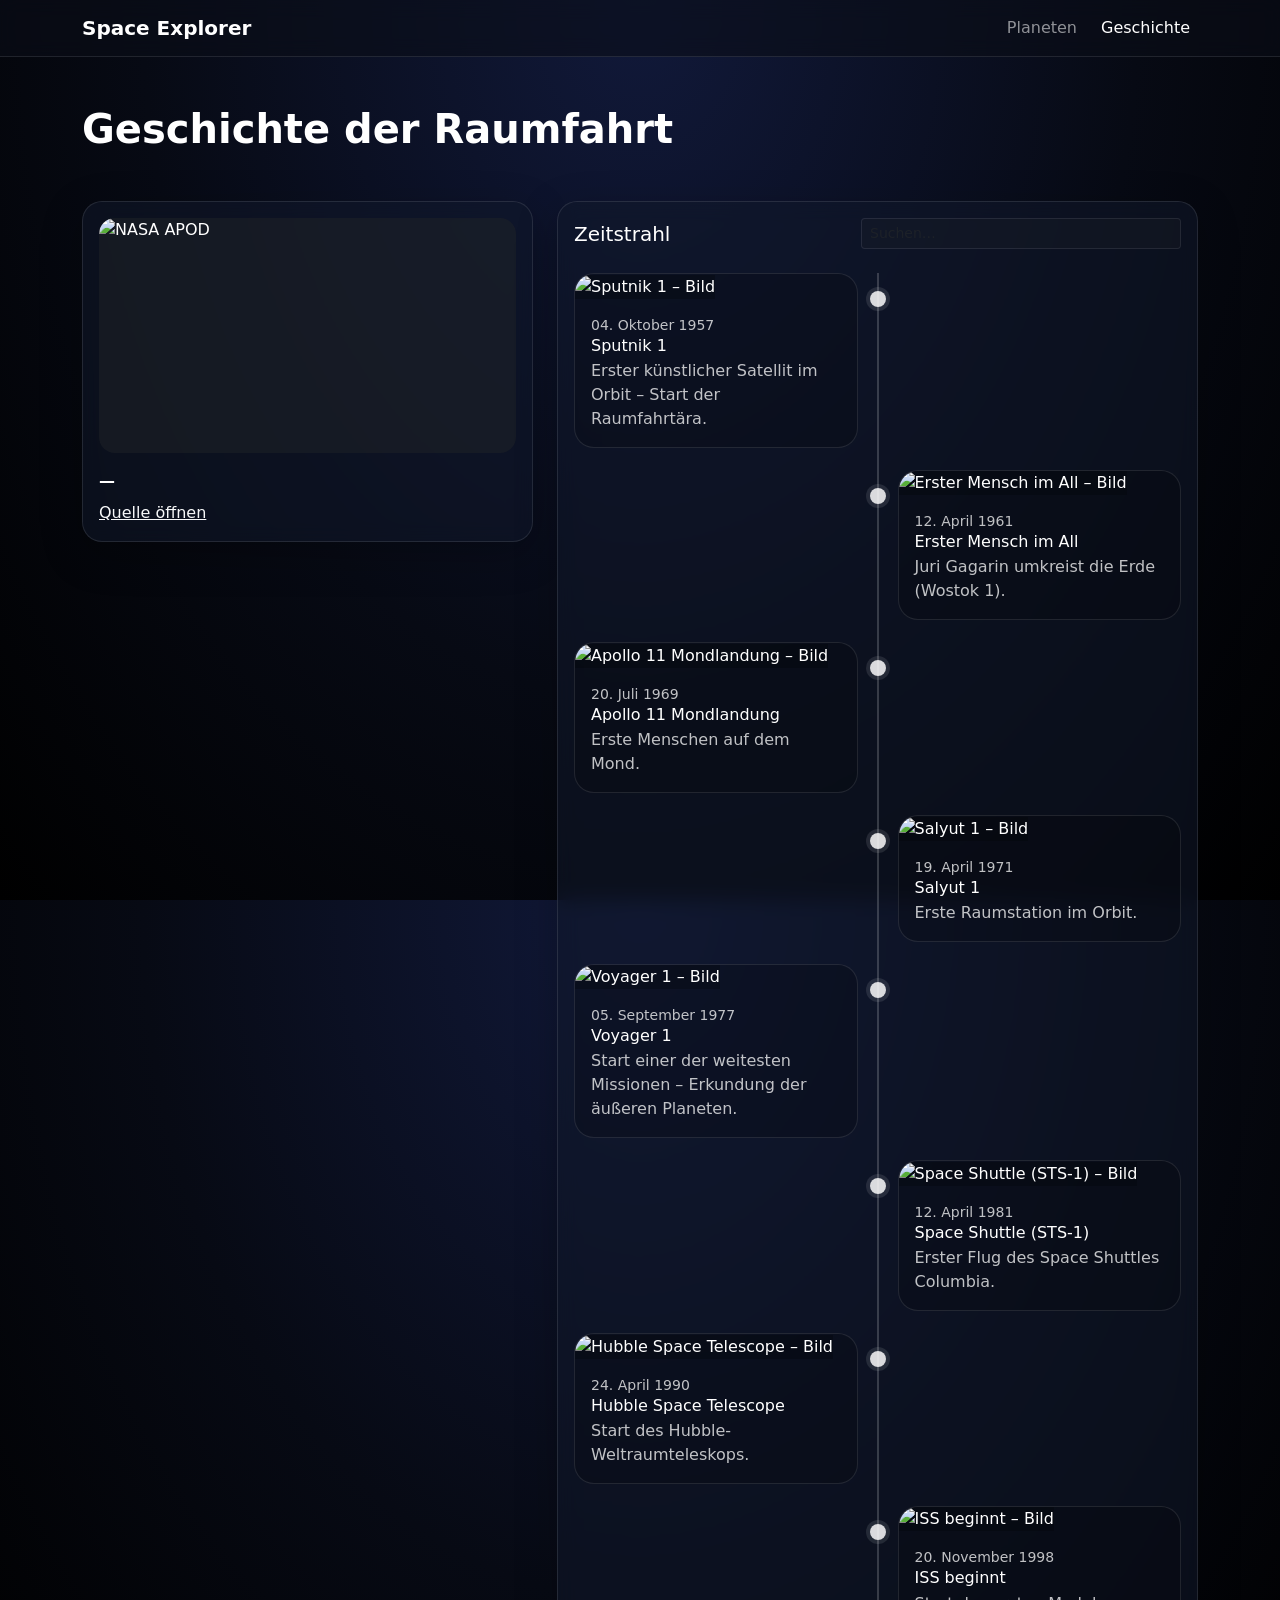
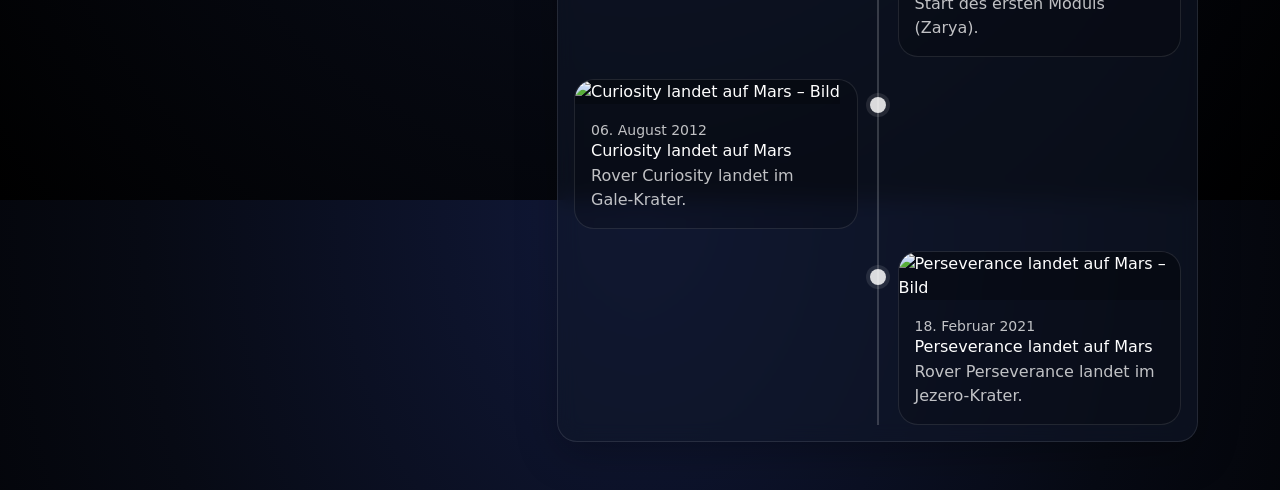
==== history.html @ 79c5d41e "Add files via upload" ====
<!doctype html>
<html lang="de">
  <head>
    <meta charset="utf-8" />
<meta name="viewport" content="width=device-width, initial-scale=1" />
<link href="https://cdn.jsdelivr.net/npm/bootstrap@5.3.3/dist/css/bootstrap.min.css" rel="stylesheet"
      integrity="sha384-QWTKZyjpPEjISv5WaRU9OFeRpok6YctnYmDr5pNlyT2bRjXh0JMhjY6hW+ALEwIH" crossorigin="anonymous">
<link rel="stylesheet" href="assets/css/style.css" />
    <title>Space Explorer – Geschichte</title>
  </head>
  <body class="history">
    <nav class="navbar navbar-expand-lg navbar-dark bg-glass sticky-top">
  <div class="container">
    <a class="navbar-brand fw-semibold" href="index.html">Space Explorer</a>
    <button class="navbar-toggler" type="button" data-bs-toggle="collapse" data-bs-target="#navMain" aria-controls="navMain" aria-expanded="false" aria-label="Navigation umschalten">
      <span class="navbar-toggler-icon"></span>
    </button>
    <div class="collapse navbar-collapse" id="navMain">
      <ul class="navbar-nav ms-auto gap-lg-2">
        <li class="nav-item"><a class="nav-link" href="index.html">Planeten</a></li>
        <li class="nav-item"><a class="nav-link" href="history.html">Geschichte</a></li>
      </ul>
    </div>
  </div>
</nav>

    <header class="container py-5">
      <h1 class="display-6 fw-bold text-white mb-0">Geschichte der Raumfahrt</h1>
    </header>

    <main class="container pb-5">
      <div class="row g-4">
        <div class="col-lg-5">
          <div class="card card-glass text-white">
            <div class="card-body">
              <div class="ratio ratio-16x9 rounded-4 overflow-hidden bg-dark bg-opacity-50">
                <img id="apodImg" alt="NASA APOD" class="w-100 h-100 object-fit-cover" loading="lazy">
              </div>
              <div class="mt-3">
                <div id="apodTitle" class="fw-semibold">—</div>
                <div class="mt-2"><a id="apodLink" class="link-light" target="_blank" rel="noreferrer">Quelle öffnen</a></div>
              </div>
            </div>
          </div>
        </div>

        <div class="col-lg-7">
          <div class="card card-glass text-white">
            <div class="card-body">
              <div class="d-flex justify-content-between align-items-center flex-wrap gap-2">
                <h2 class="h5 mb-0">Zeitstrahl</h2>
                <input id="timelineSearch" class="form-control form-control-sm bg-dark bg-opacity-25 border-white border-opacity-10 text-white"
                       style="max-width: 320px;" placeholder="Suchen…"/>
              </div>

              <div class="timeline mt-4" id="timeline" aria-label="Zeitstrahl der Raumfahrt"></div>
            </div>
          </div>
        </div>
      </div>
    </main>

    <script src="https://cdn.jsdelivr.net/npm/bootstrap@5.3.3/dist/js/bootstrap.bundle.min.js"
        integrity="sha384-YvpcrYf0tY3lHB60NNkmXc5s9fDVZLESaAA55NDzOxhy9GkcIdslK1eN7N6jIeHz"
        crossorigin="anonymous"></script>
    <script src="assets/js/common.js" defer></script>
    <script src="assets/js/history.js" defer></script>
  </body>
</html>
---- assets/css/style.css ----
:root{
  --glass-bg: rgba(18, 25, 43, 0.55);
  --glass-border: rgba(255,255,255,0.10);
  --text-75: rgba(255,255,255,0.75);
  --text-55: rgba(255,255,255,0.55);
}

html, body { height: 100%; }

body{
  color: #fff;
  background: radial-gradient(ellipse at top, #0b1530 0%, #05070f 55%, #000 100%);
  overflow-x: hidden;
}

.text-white-75{ color: var(--text-75) !important; }

.bg-glass{
  background: rgba(10, 14, 24, 0.6);
  backdrop-filter: blur(10px);
  border-bottom: 1px solid var(--glass-border);
}

.card-glass{
  background: var(--glass-bg);
  border: 1px solid var(--glass-border);
  backdrop-filter: blur(10px);
  border-radius: 1.25rem;
  box-shadow: 0 12px 40px rgba(0,0,0,0.25);
}

.home .starfield{
  position: fixed;
  inset: 0;
  pointer-events: none;
  z-index: -1;
  background-image:
    radial-gradient(1px 1px at 10% 20%, rgba(255,255,255,0.70) 0, rgba(255,255,255,0) 60%),
    radial-gradient(1px 1px at 30% 80%, rgba(255,255,255,0.55) 0, rgba(255,255,255,0) 60%),
    radial-gradient(1px 1px at 70% 30%, rgba(255,255,255,0.60) 0, rgba(255,255,255,0) 60%),
    radial-gradient(1px 1px at 85% 70%, rgba(255,255,255,0.40) 0, rgba(255,255,255,0) 60%),
    radial-gradient(1px 1px at 55% 55%, rgba(255,255,255,0.35) 0, rgba(255,255,255,0) 60%),
    radial-gradient(1px 1px at 15% 60%, rgba(255,255,255,0.30) 0, rgba(255,255,255,0) 60%),
    radial-gradient(1px 1px at 45% 10%, rgba(255,255,255,0.35) 0, rgba(255,255,255,0) 60%);
  background-size: 240px 240px;
  opacity: 0.75;
  animation: drift 40s linear infinite;
}

@keyframes drift{
  from { transform: translate3d(0,0,0); }
  to   { transform: translate3d(-120px, 60px, 0); }
}

.system-hero{
  overflow: hidden;
}

.system-hero-inner{
  position: relative;
  height: 520px;
  overflow: hidden;
  border-radius: 1.25rem;
  background:
    radial-gradient(980px 560px at 65% 40%, rgba(120,170,255,0.16), rgba(0,0,0,0) 60%),
    radial-gradient(880px 520px at 25% 60%, rgba(255,190,90,0.10), rgba(0,0,0,0) 55%),
    linear-gradient(180deg, rgba(0,0,0,0.0), rgba(0,0,0,0.22));
}

.orbit-svg{
  position: absolute;
  inset: 0;
  opacity: 0.60;
}

.system-planets{
  position: absolute;
  inset: 0;
}

.sun-btn{
  position: absolute;
  left: -190px;
  top: 50%;
  transform: translateY(-50%);
  width: 420px;
  height: 420px;
  border: none;
  background: transparent;
  padding: 0;
  cursor: pointer;
}

.sun-disc{
  display: block;
  width: 100%;
  height: 100%;
  border-radius: 999px;
  background:
    radial-gradient(circle at 30% 30%, rgba(255,255,255,0.55), rgba(255,255,255,0) 35%),
    radial-gradient(circle at 55% 55%, #ffd179, #ff9f1a 55%, #ff5f00 100%);
  box-shadow: 0 0 80px rgba(255, 160, 40, 0.25);
}

.planet-btn{
  appearance: none;
  background: transparent;
  border: none;
  padding: 0;
  cursor: pointer;
  color: #fff;
  position: absolute;
  outline: none;
}

.planet-btn:focus-visible .planet-dot,
.sun-btn:focus-visible .sun-disc{
  box-shadow: 0 0 0 3px rgba(255,255,255,0.22), 0 0 0 7px rgba(77, 155, 255, 0.25);
}

.planet-dot{
  width: var(--size, 60px);
  height: var(--size, 60px);
  border-radius: 999px;
  border: 1px solid rgba(255,255,255,0.16);
  box-shadow: 0 18px 50px rgba(0,0,0,0.45);
  background:
    radial-gradient(circle at 30% 30%, rgba(255,255,255,0.25) 0%, rgba(255,255,255,0) 35%),
    radial-gradient(circle at 65% 75%, rgba(0,0,0,0.45) 0%, rgba(0,0,0,0) 55%),
    var(--tex, radial-gradient(circle at 30% 30%, #bbb, #333));
  transition: transform 240ms ease, filter 240ms ease;
  position: relative;
}

.planet-btn:hover .planet-dot,
.planet-btn:focus-visible .planet-dot,
.sun-btn:hover .sun-disc,
.sun-btn:focus-visible .sun-disc{
  transform: translateY(-4px) scale(1.03);
  filter: saturate(1.12);
}

.planet-label{
  position: absolute;
  left: 50%;
  top: calc(100% + 12px);
  transform: translateX(-50%);
  background: rgba(0,0,0,0.55);
  border: 1px solid rgba(255,255,255,0.14);
  padding: 6px 12px;
  border-radius: 999px;
  font-size: 0.90rem;
  white-space: nowrap;
  opacity: 0;
  pointer-events: none;
  transition: opacity 160ms ease, transform 160ms ease;
}

.sun-btn .planet-label{
  top: auto;
  bottom: 58px;
  left: 65%;
}

.planet-btn:hover .planet-label,
.planet-btn:focus-visible .planet-label,
.sun-btn:hover .planet-label,
.sun-btn:focus-visible .planet-label{
  opacity: 1;
  transform: translateX(-50%) translateY(-2px);
}

.planet-dot.ring::after{
  content: "";
  position: absolute;
  inset: -18%;
  border-radius: 999px;
  border: 2px solid rgba(255,255,255,0.12);
  transform: rotate(-18deg);
}

.planet-strip-wrap{
  overflow-x: auto;
  overflow-y: hidden;
  padding-bottom: 10px;
}

.planet-strip{
  display: flex;
  align-items: end;
  gap: 16px;
  min-height: 100px;
  padding: 10px 6px;
}

.selected-planet-visual{
  width: min(420px, 88vw);
  aspect-ratio: 1 / 1;
  border-radius: 999px;
  border: 1px solid rgba(255,255,255,0.16);
  box-shadow: 0 26px 80px rgba(0,0,0,0.55);
  background: var(--tex, radial-gradient(circle at 30% 30%, #bbb, #333));
  position: relative;
}

.selected-planet-visual.giant{
  width: min(520px, 92vw);
}

.selected-planet-visual.ring::after{
  content: "";
  position: absolute;
  left: 50%;
  top: 50%;
  width: 150%;
  height: 46%;
  transform: translate(-50%, -50%) rotate(-16deg);
  border-radius: 999px;
  border: 2px solid rgba(255,255,255,0.16);
  filter: blur(0.2px);
}

.fact{
  border: 1px solid var(--glass-border);
  border-radius: 1rem;
  background: rgba(0,0,0,0.18);
  padding: 12px 14px;
  height: 100%;
}

.fact .k{ color: var(--text-55); font-size: 0.85rem; }
.fact .v{ font-weight: 600; }

body.history{
  background: radial-gradient(ellipse at top, #11193a 0%, #070a14 55%, #000 100%);
}

.timeline{
  position: relative;
  padding-left: 22px;
}

.timeline::before{
  content: "";
  position: absolute;
  top: 0;
  bottom: 0;
  left: 9px;
  width: 2px;
  background: rgba(255,255,255,0.18);
}

.tl-item{
  position: relative;
  padding: 0 0 22px 0;
}

.tl-item:last-child{ padding-bottom: 0; }

.tl-dot{
  position: absolute;
  left: 2px;
  top: 18px;
  width: 16px;
  height: 16px;
  border-radius: 999px;
  background: rgba(255,255,255,0.85);
  box-shadow: 0 0 0 4px rgba(255,255,255,0.10);
}

.tl-card{
  margin-left: 24px;
  border: 1px solid var(--glass-border);
  border-radius: 1.25rem;
  background: rgba(0,0,0,0.18);
  overflow: hidden;
  transform: translateY(12px);
  opacity: 0;
  transition: transform 360ms ease, opacity 360ms ease;
}

.tl-card.in-view{
  transform: translateY(0);
  opacity: 1;
}

.tl-img{
  width: 100%;
  height: 220px;
  object-fit: cover;
  background: rgba(0,0,0,0.25);
}

@media (min-width: 992px){
  .timeline{ padding-left: 0; }
  .timeline::before{
    left: 50%;
    transform: translateX(-50%);
  }
  .tl-item{
    display: grid;
    grid-template-columns: 1fr 40px 1fr;
    align-items: start;
  }
  .tl-dot{
    left: 50%;
    transform: translateX(-50%);
  }
  .tl-card{
    margin-left: 0;
    width: 100%;
  }
  .tl-item.left .tl-card{ grid-column: 1; }
  .tl-item.right .tl-card{ grid-column: 3; }
  .system-hero-inner{ height: 580px; }
  .sun-btn{ width: 480px; height: 480px; left: -220px; }
}
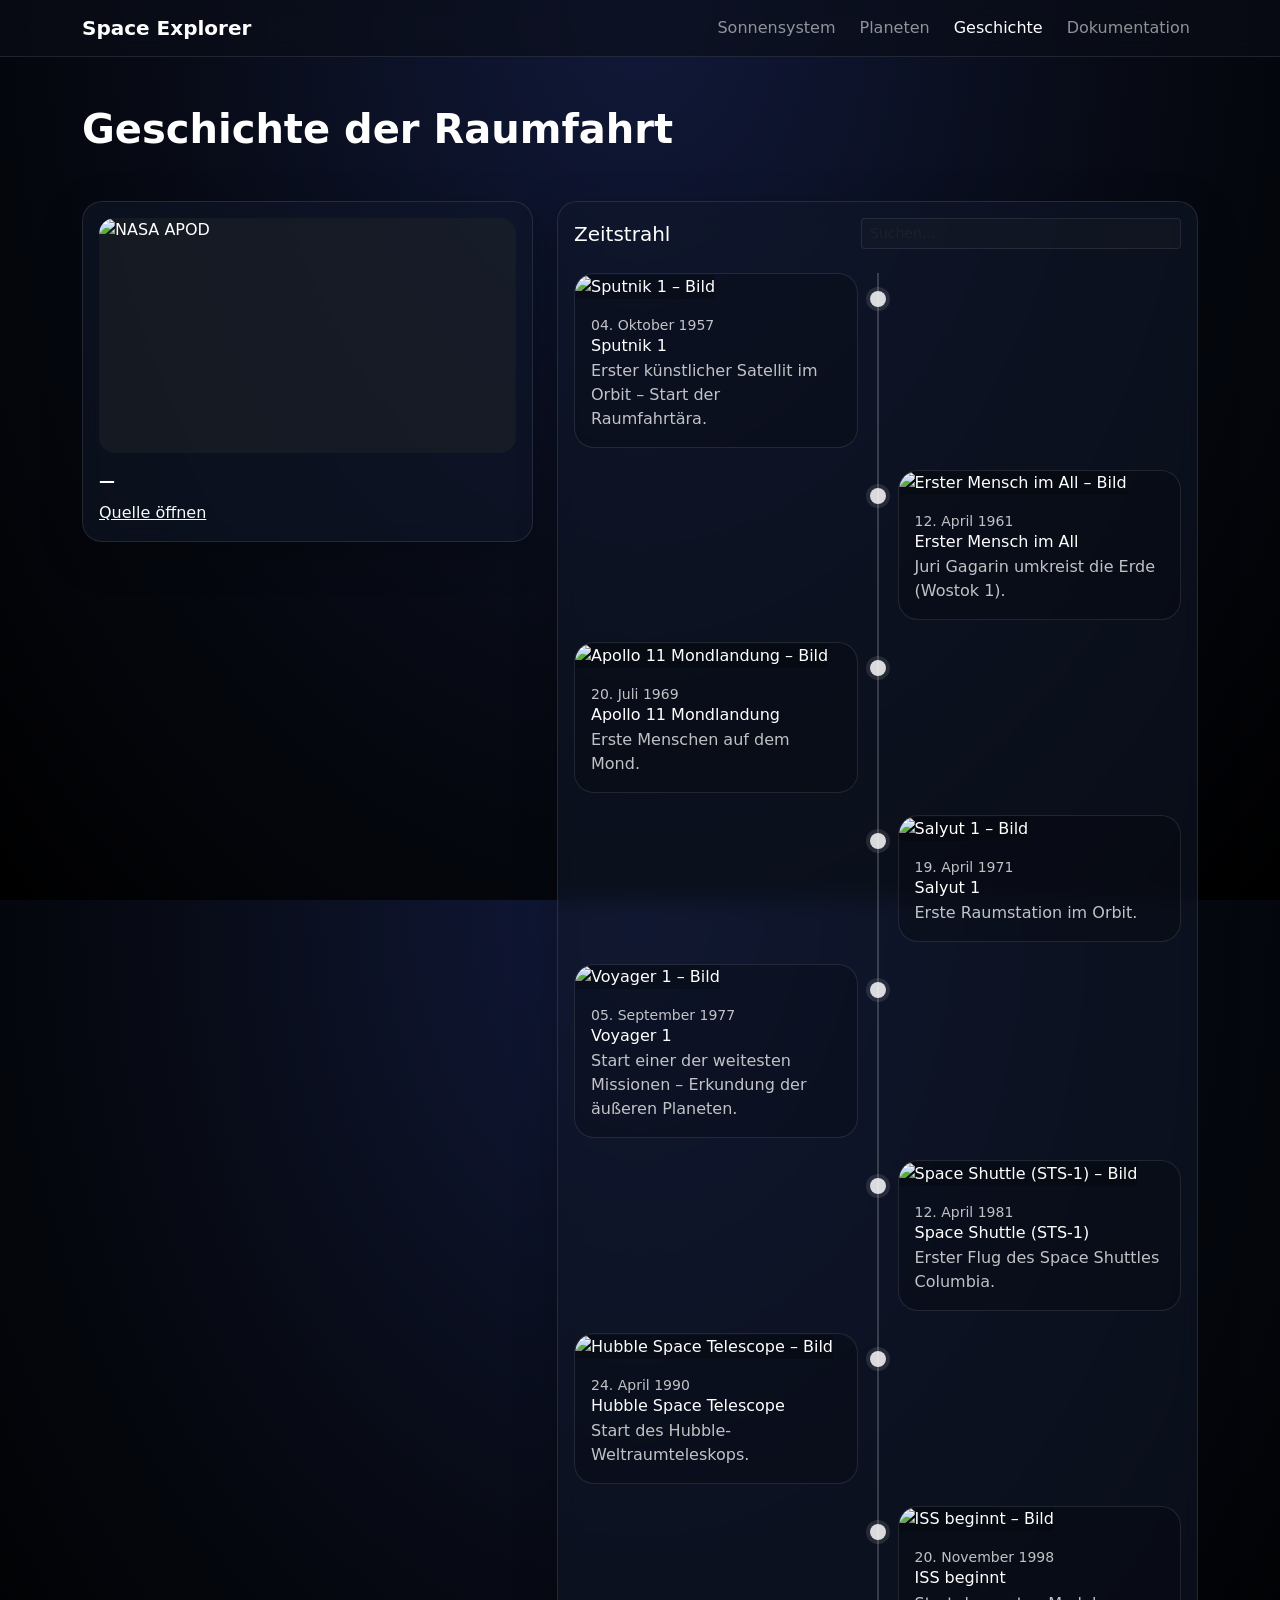
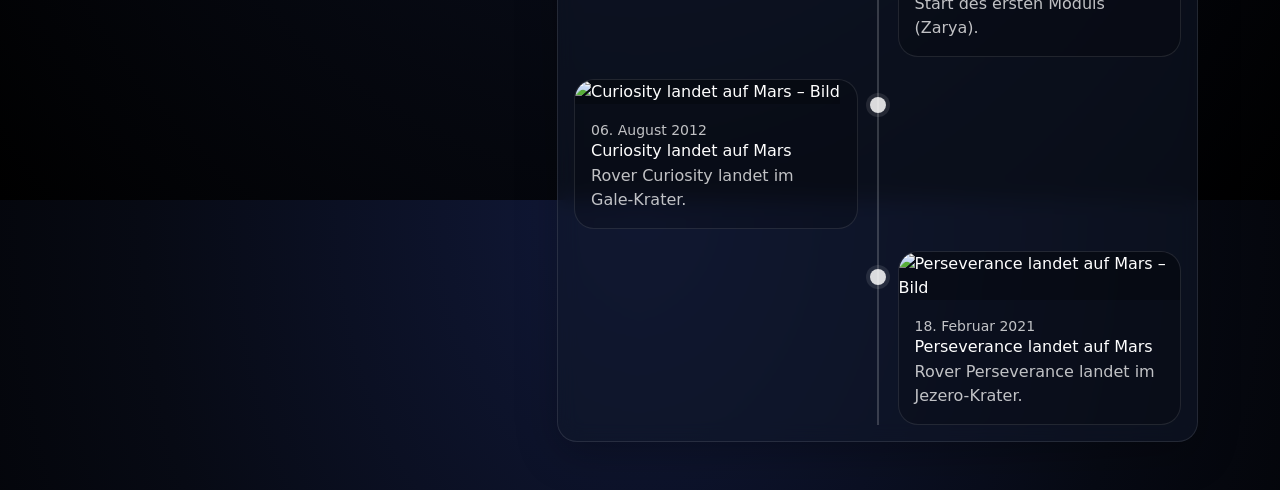
==== commit c7505f04: "Add files via upload" ====
--- a/history.html
+++ b/history.html
@@ -17,8 +17,10 @@
     </button>
     <div class="collapse navbar-collapse" id="navMain">
       <ul class="navbar-nav ms-auto gap-lg-2">
-        <li class="nav-item"><a class="nav-link" href="index.html">Planeten</a></li>
+        <li class="nav-item"><a class="nav-link" href="index.html">Sonnensystem</a></li>
+        <li class="nav-item"><a class="nav-link" href="planeten.html">Planeten</a></li>
         <li class="nav-item"><a class="nav-link" href="history.html">Geschichte</a></li>
+        <li class="nav-item"><a class="nav-link" href="dokumentation.html">Dokumentation</a></li>
       </ul>
     </div>
   </div>
--- a/assets/css/style.css
+++ b/assets/css/style.css
@@ -52,9 +52,7 @@
   to   { transform: translate3d(-120px, 60px, 0); }
 }
 
-.system-hero{
-  overflow: hidden;
-}
+.system-hero{ overflow: hidden; }
 
 .system-hero-inner{
   position: relative;
@@ -71,11 +69,14 @@
   position: absolute;
   inset: 0;
   opacity: 0.60;
+  pointer-events: none;
+  z-index: 1;
 }
 
 .system-planets{
   position: absolute;
   inset: 0;
+  z-index: 3;
 }
 
 .sun-btn{
@@ -89,6 +90,7 @@
   background: transparent;
   padding: 0;
   cursor: pointer;
+  z-index: 4;
 }
 
 .sun-disc{
@@ -96,10 +98,10 @@
   width: 100%;
   height: 100%;
   border-radius: 999px;
-  background:
-    radial-gradient(circle at 30% 30%, rgba(255,255,255,0.55), rgba(255,255,255,0) 35%),
-    radial-gradient(circle at 55% 55%, #ffd179, #ff9f1a 55%, #ff5f00 100%);
-  box-shadow: 0 0 80px rgba(255, 160, 40, 0.25);
+  box-shadow: 0 0 90px rgba(255, 160, 40, 0.22);
+  background-size: cover;
+  background-position: center;
+  background-repeat: no-repeat;
 }
 
 .planet-btn{
@@ -109,27 +111,32 @@
   padding: 0;
   cursor: pointer;
   color: #fff;
-  position: absolute;
+  position: relative;
   outline: none;
-}
-
-.planet-btn:focus-visible .planet-dot,
-.sun-btn:focus-visible .sun-disc{
-  box-shadow: 0 0 0 3px rgba(255,255,255,0.22), 0 0 0 7px rgba(77, 155, 255, 0.25);
-}
+  flex: 0 0 auto;
+}
+
+.planet-btn.orbit{ position: absolute; }
 
 .planet-dot{
   width: var(--size, 60px);
   height: var(--size, 60px);
   border-radius: 999px;
-  border: 1px solid rgba(255,255,255,0.16);
   box-shadow: 0 18px 50px rgba(0,0,0,0.45);
-  background:
-    radial-gradient(circle at 30% 30%, rgba(255,255,255,0.25) 0%, rgba(255,255,255,0) 35%),
-    radial-gradient(circle at 65% 75%, rgba(0,0,0,0.45) 0%, rgba(0,0,0,0) 55%),
-    var(--tex, radial-gradient(circle at 30% 30%, #bbb, #333));
+  background-size: cover;
+  background-position: center;
+  background-repeat: no-repeat;
   transition: transform 240ms ease, filter 240ms ease;
   position: relative;
+}
+
+.planet-dot.ring-img{
+  width: calc(var(--size, 60px) * 1.70);
+  height: calc(var(--size, 60px) * 0.98);
+  border-radius: 0;
+  background-size: contain;
+  background-position: center;
+  background-repeat: no-repeat;
 }
 
 .planet-btn:hover .planet-dot,
@@ -137,7 +144,7 @@
 .sun-btn:hover .sun-disc,
 .sun-btn:focus-visible .sun-disc{
   transform: translateY(-4px) scale(1.03);
-  filter: saturate(1.12);
+  filter: saturate(1.10);
 }
 
 .planet-label{
@@ -154,6 +161,7 @@
   opacity: 0;
   pointer-events: none;
   transition: opacity 160ms ease, transform 160ms ease;
+  z-index: 10;
 }
 
 .sun-btn .planet-label{
@@ -170,18 +178,9 @@
   transform: translateX(-50%) translateY(-2px);
 }
 
-.planet-dot.ring::after{
-  content: "";
-  position: absolute;
-  inset: -18%;
-  border-radius: 999px;
-  border: 2px solid rgba(255,255,255,0.12);
-  transform: rotate(-18deg);
-}
-
 .planet-strip-wrap{
   overflow-x: auto;
-  overflow-y: hidden;
+  overflow-y: visible;
   padding-bottom: 10px;
 }
 
@@ -189,36 +188,32 @@
   display: flex;
   align-items: end;
   gap: 16px;
-  min-height: 100px;
-  padding: 10px 6px;
+  min-height: 106px;
+  padding: 14px 6px 26px;
+}
+
+.planet-strip.mini{
+  min-height: 110px;
+  padding: 16px 6px 8px;
+}
+
+.planet-strip.mini .planet-label{
+  top: auto;
+  bottom: calc(100% + 10px);
 }
 
 .selected-planet-visual{
-  width: min(420px, 88vw);
+  width: min(380px, 86vw);
   aspect-ratio: 1 / 1;
   border-radius: 999px;
-  border: 1px solid rgba(255,255,255,0.16);
   box-shadow: 0 26px 80px rgba(0,0,0,0.55);
-  background: var(--tex, radial-gradient(circle at 30% 30%, #bbb, #333));
-  position: relative;
-}
-
-.selected-planet-visual.giant{
-  width: min(520px, 92vw);
-}
-
-.selected-planet-visual.ring::after{
-  content: "";
-  position: absolute;
-  left: 50%;
-  top: 50%;
-  width: 150%;
-  height: 46%;
-  transform: translate(-50%, -50%) rotate(-16deg);
-  border-radius: 999px;
-  border: 2px solid rgba(255,255,255,0.16);
-  filter: blur(0.2px);
-}
+  background-size: cover;
+  background-position: center;
+  background-repeat: no-repeat;
+  position: relative;
+}
+
+.selected-planet-visual.ring-img{ width: min(520px, 90vw); aspect-ratio: 10 / 5; border-radius: 0; background-size: contain; }
 
 .fact{
   border: 1px solid var(--glass-border);
@@ -250,11 +245,7 @@
   background: rgba(255,255,255,0.18);
 }
 
-.tl-item{
-  position: relative;
-  padding: 0 0 22px 0;
-}
-
+.tl-item{ position: relative; padding: 0 0 22px 0; }
 .tl-item:last-child{ padding-bottom: 0; }
 
 .tl-dot{
@@ -279,10 +270,7 @@
   transition: transform 360ms ease, opacity 360ms ease;
 }
 
-.tl-card.in-view{
-  transform: translateY(0);
-  opacity: 1;
-}
+.tl-card.in-view{ transform: translateY(0); opacity: 1; }
 
 .tl-img{
   width: 100%;
@@ -293,23 +281,10 @@
 
 @media (min-width: 992px){
   .timeline{ padding-left: 0; }
-  .timeline::before{
-    left: 50%;
-    transform: translateX(-50%);
-  }
-  .tl-item{
-    display: grid;
-    grid-template-columns: 1fr 40px 1fr;
-    align-items: start;
-  }
-  .tl-dot{
-    left: 50%;
-    transform: translateX(-50%);
-  }
-  .tl-card{
-    margin-left: 0;
-    width: 100%;
-  }
+  .timeline::before{ left: 50%; transform: translateX(-50%); }
+  .tl-item{ display: grid; grid-template-columns: 1fr 40px 1fr; align-items: start; }
+  .tl-dot{ left: 50%; transform: translateX(-50%); }
+  .tl-card{ margin-left: 0; width: 100%; }
   .tl-item.left .tl-card{ grid-column: 1; }
   .tl-item.right .tl-card{ grid-column: 3; }
   .system-hero-inner{ height: 580px; }
